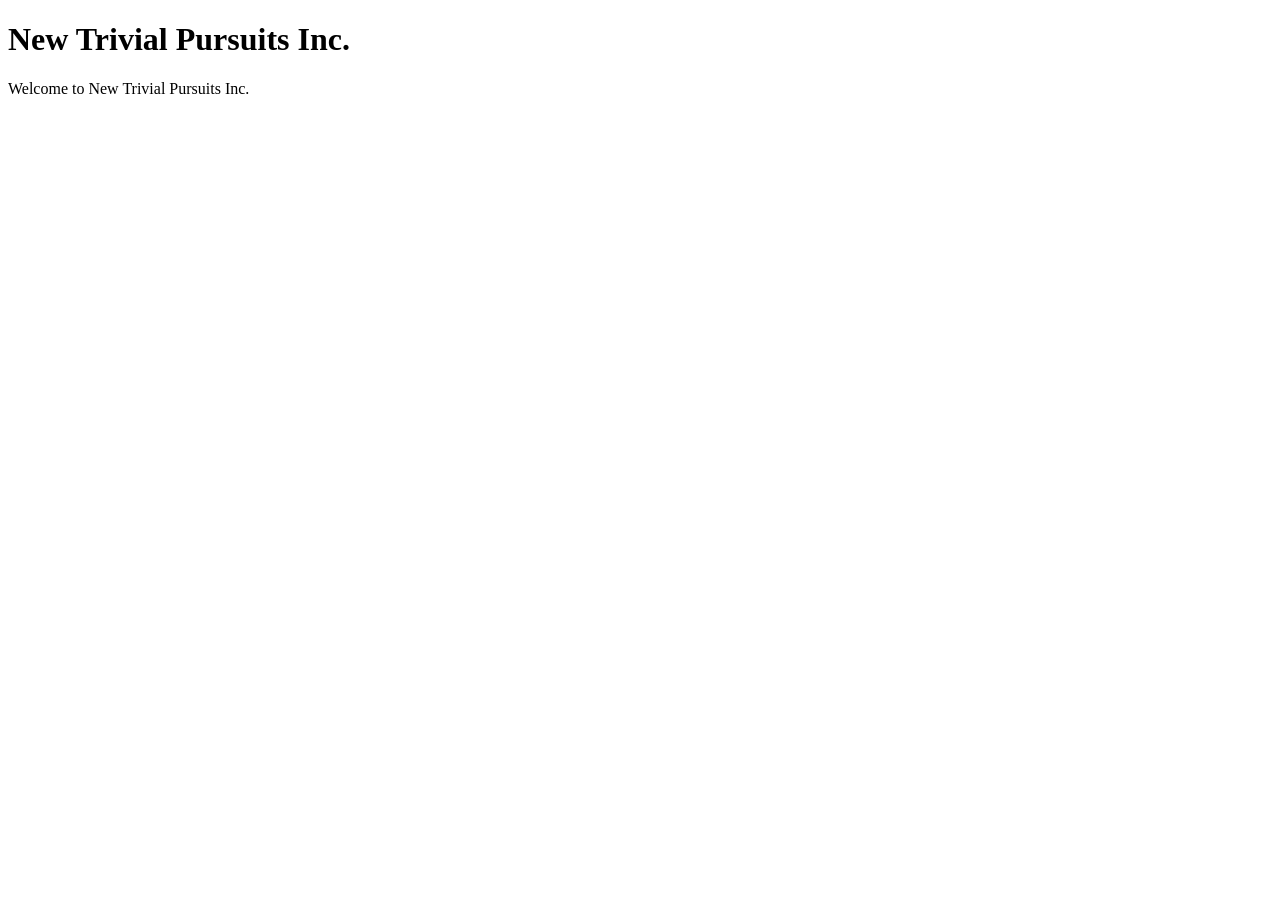
==== index.html @ 95ecb71e "Initial project scaffold for TPI website Adds a minimal index.html and README.md to bootstrap the re" ====
<!DOCTYPE html>
<html lang="en">
<head>
  <meta charset="UTF-8">
  <meta name="viewport" content="width=device-width, initial-scale=1.0">
  <title>New Trivial Pursuits Inc.</title>
</head>
<body>
  <h1>New Trivial Pursuits Inc.</h1>
  <p>Welcome to New Trivial Pursuits Inc.</p>
</body>
</html>
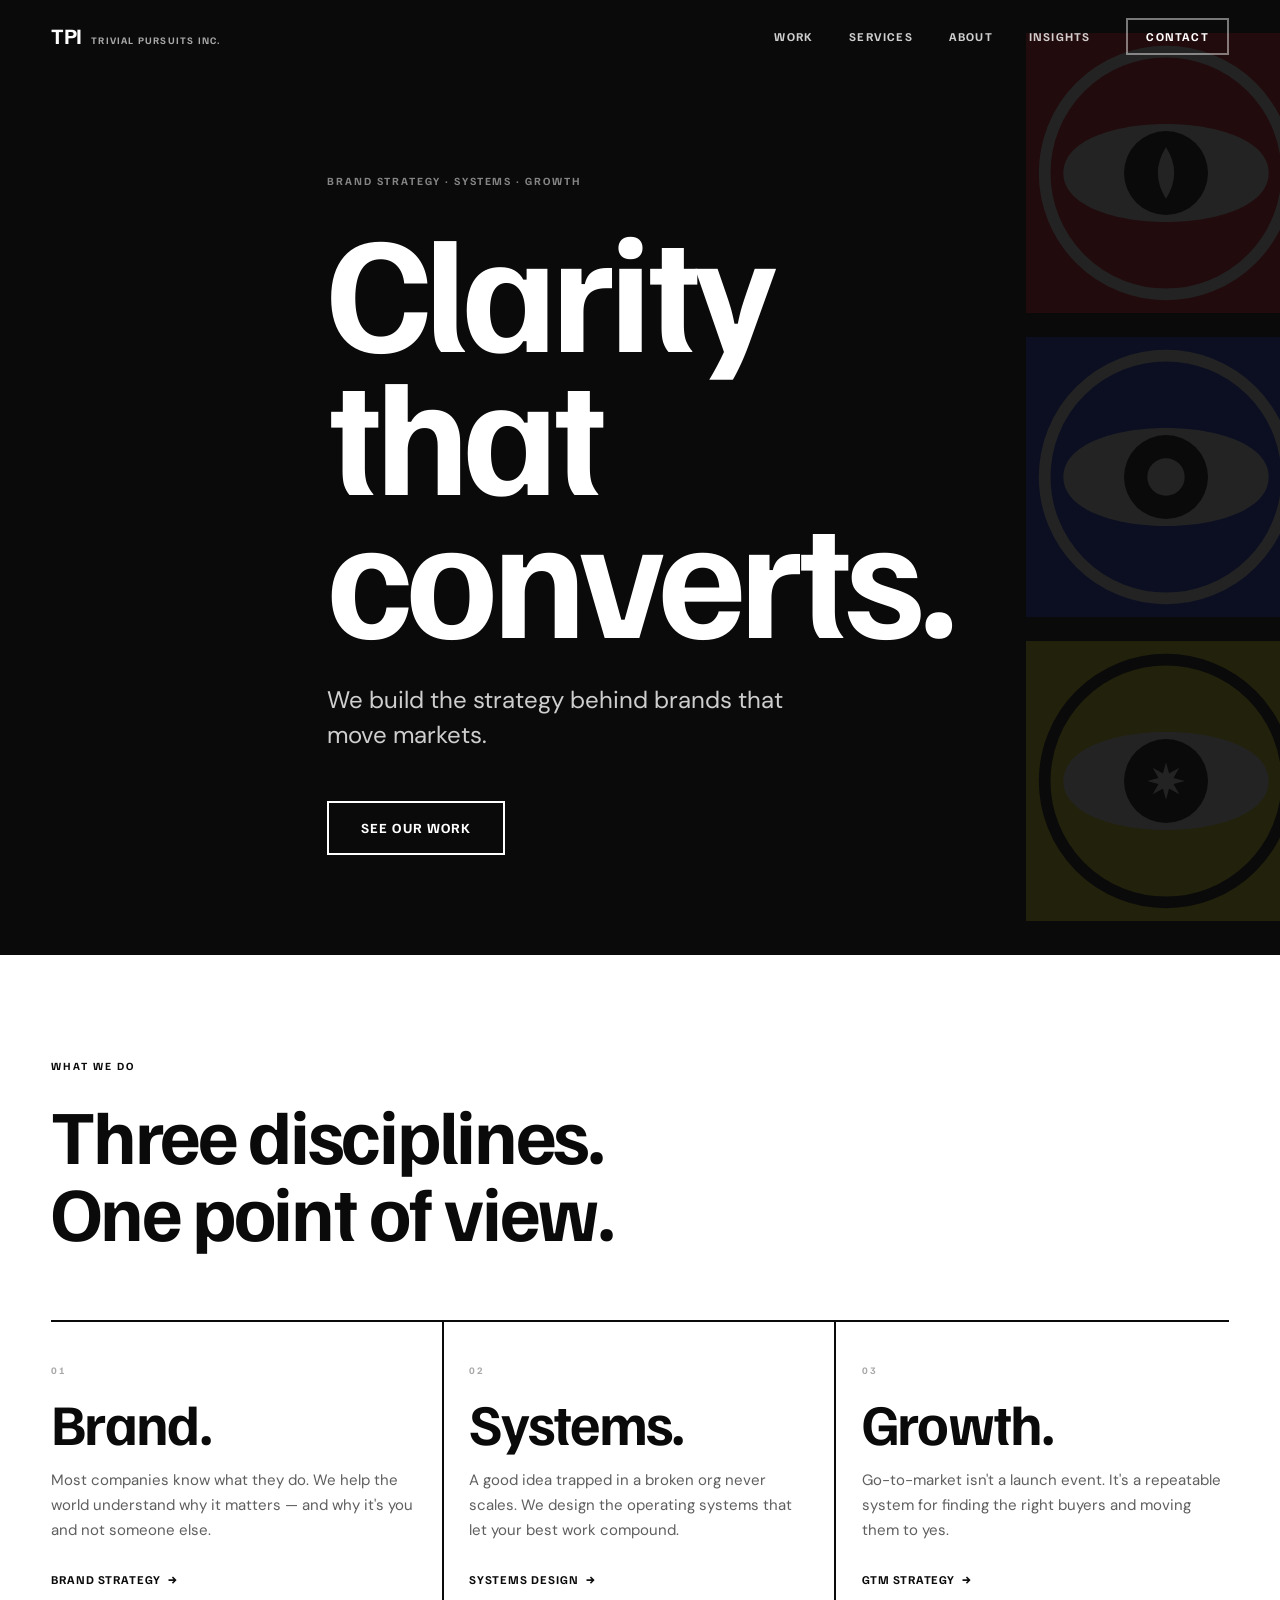
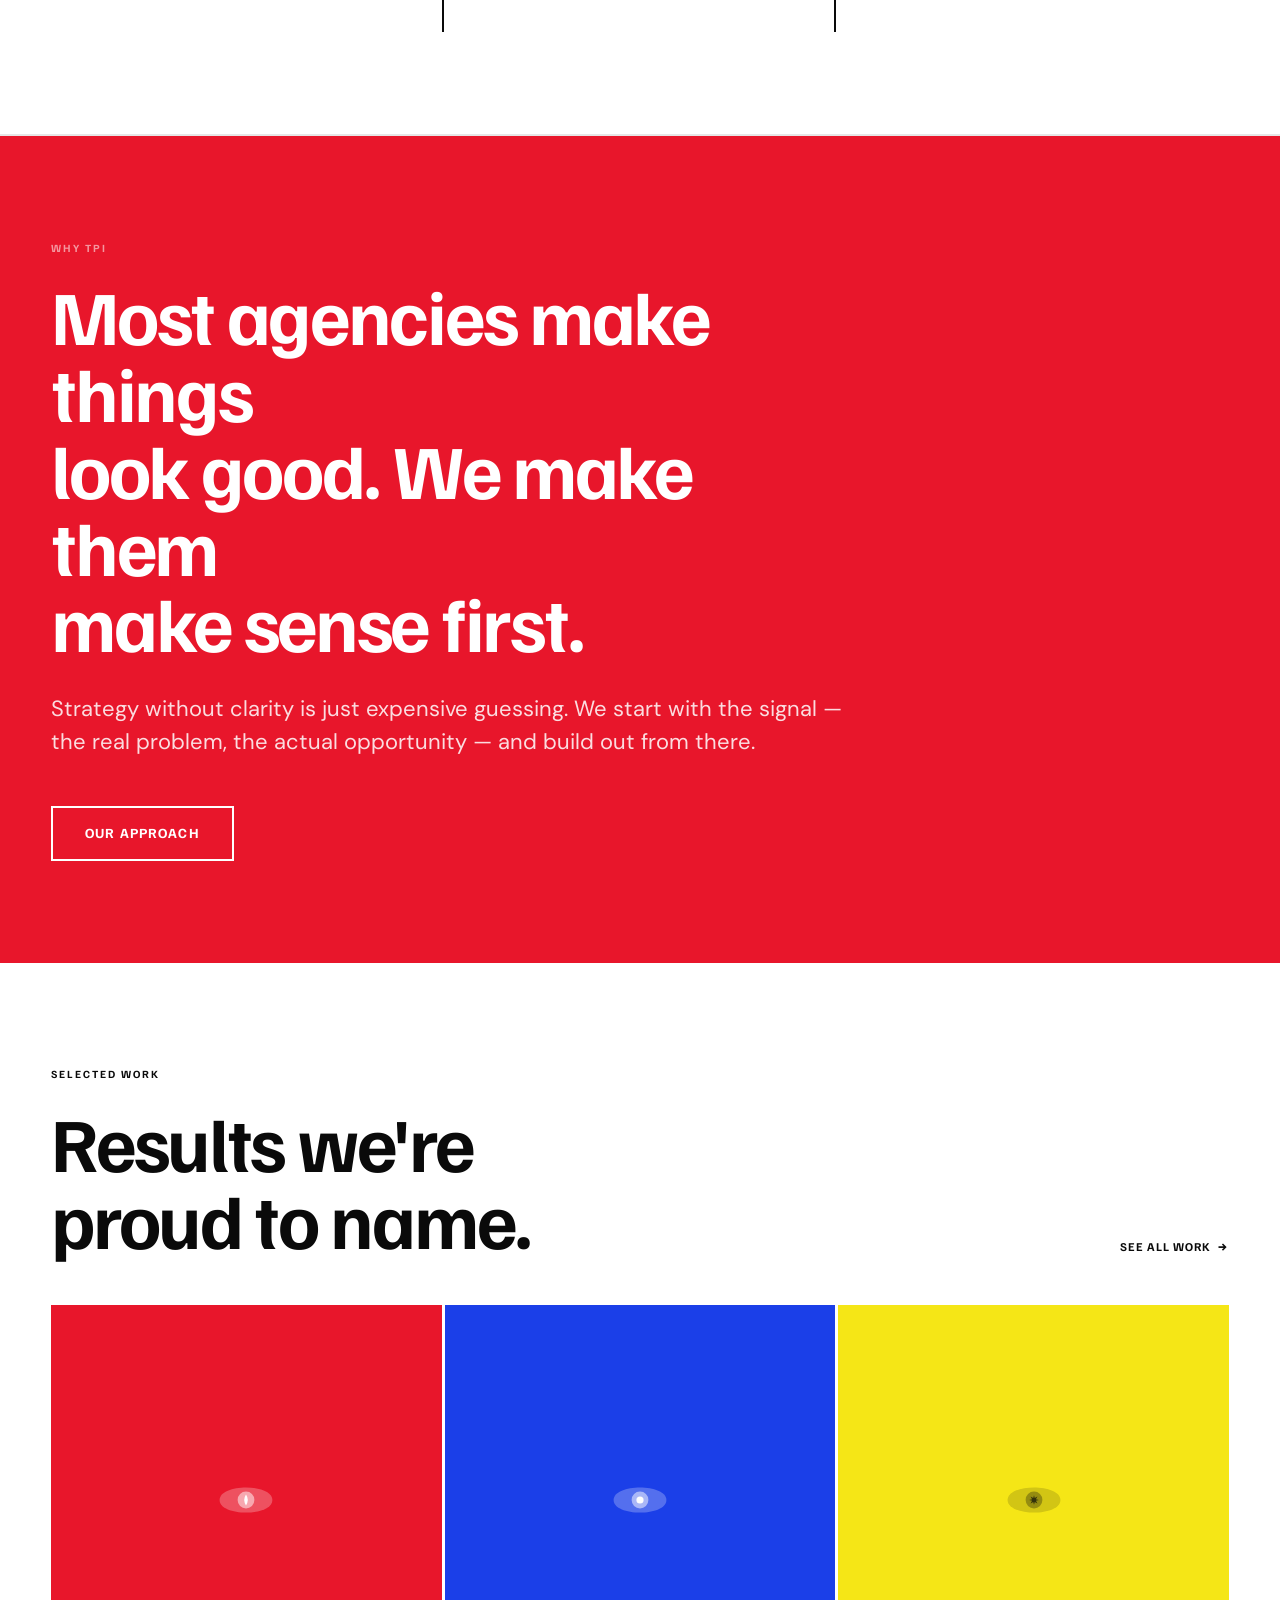
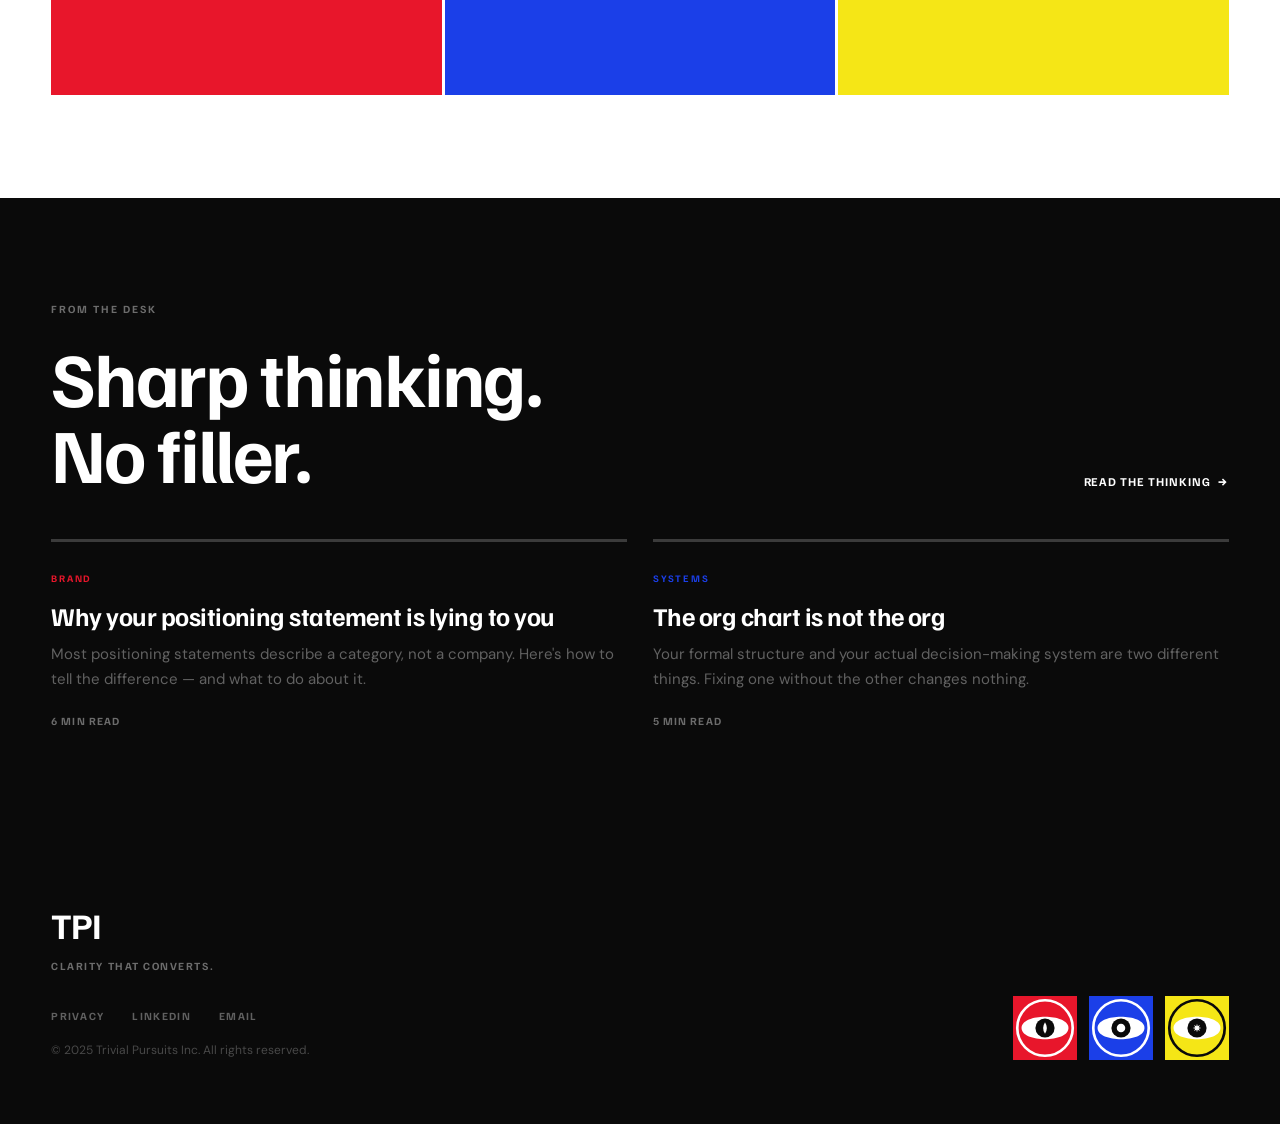
==== commit b73ef8ff: "Build complete TPI multi-page website Full production-grade site for Trivial Pursuits Inc. — 8 files" ====
--- a/index.html
+++ b/index.html
@@ -3,10 +3,258 @@
 <head>
   <meta charset="UTF-8">
   <meta name="viewport" content="width=device-width, initial-scale=1.0">
-  <title>New Trivial Pursuits Inc.</title>
+  <title>TPI — Trivial Pursuits Inc. | Clarity that converts.</title>
+  <meta name="description" content="TPI is a brand strategy and systems consulting agency. We build the strategy behind brands that move markets.">
+  <link rel="preconnect" href="https://fonts.googleapis.com">
+  <link rel="preconnect" href="https://fonts.gstatic.com" crossorigin>
+  <link href="https://fonts.googleapis.com/css2?family=Familjen+Grotesk:wght@400;700;900&family=DM+Sans:ital,wght@0,400;0,500;0,700;1,400&display=swap" rel="stylesheet">
+  <link rel="stylesheet" href="styles.css">
 </head>
 <body>
-  <h1>New Trivial Pursuits Inc.</h1>
-  <p>Welcome to New Trivial Pursuits Inc.</p>
+
+  <!-- ── Navigation ── -->
+  <nav class="nav" id="nav" aria-label="Main navigation">
+    <div class="nav__inner container">
+      <a href="index.html" class="nav__logo" aria-label="TPI Home">
+        <span class="nav__logo-mark">TPI</span>
+        <span class="nav__logo-name">Trivial Pursuits Inc.</span>
+      </a>
+      <button class="nav__toggle" id="navToggle" aria-label="Toggle navigation" aria-expanded="false">
+        <span></span><span></span><span></span>
+      </button>
+      <ul class="nav__links" id="navLinks" role="list">
+        <li><a href="work.html">Work</a></li>
+        <li><a href="services.html">Services</a></li>
+        <li><a href="about.html">About</a></li>
+        <li><a href="insights.html">Insights</a></li>
+        <li><a href="contact.html" class="nav__cta">Contact</a></li>
+      </ul>
+    </div>
+  </nav>
+
+  <!-- ── Hero ── -->
+  <section class="hero" aria-label="Hero">
+
+    <!-- Background eye icons (decorative) -->
+    <div class="hero__bg-eyes" aria-hidden="true">
+      <!-- Eye 1: Teardrop / Red -->
+      <svg class="eye-icon eye-icon--xl eye-float-1" viewBox="0 0 120 120" xmlns="http://www.w3.org/2000/svg">
+        <rect width="120" height="120" fill="#E8162B"/>
+        <circle cx="60" cy="60" r="52" fill="none" stroke="white" stroke-width="5"/>
+        <path d="M 16 60 C 16 32 104 32 104 60 C 104 88 16 88 16 60 Z" fill="white"/>
+        <circle cx="60" cy="60" r="18" fill="#0A0A0A"/>
+        <path d="M 60 49 Q 67 60 60 71 Q 53 60 60 49 Z" fill="white"/>
+      </svg>
+      <!-- Eye 2: Circle / Blue -->
+      <svg class="eye-icon eye-icon--xl eye-float-2" viewBox="0 0 120 120" xmlns="http://www.w3.org/2000/svg">
+        <rect width="120" height="120" fill="#1B3FE8"/>
+        <circle cx="60" cy="60" r="52" fill="none" stroke="white" stroke-width="5"/>
+        <path d="M 16 60 C 16 32 104 32 104 60 C 104 88 16 88 16 60 Z" fill="white"/>
+        <circle cx="60" cy="60" r="18" fill="#0A0A0A"/>
+        <circle cx="60" cy="60" r="8" fill="white"/>
+      </svg>
+      <!-- Eye 3: Starburst / Yellow -->
+      <svg class="eye-icon eye-icon--xl eye-float-3" viewBox="0 0 120 120" xmlns="http://www.w3.org/2000/svg">
+        <rect width="120" height="120" fill="#F5E616"/>
+        <circle cx="60" cy="60" r="52" fill="none" stroke="#0A0A0A" stroke-width="5"/>
+        <path d="M 16 60 C 16 32 104 32 104 60 C 104 88 16 88 16 60 Z" fill="white"/>
+        <circle cx="60" cy="60" r="18" fill="#0A0A0A"/>
+        <path d="M 60 52 L 61.3 56.8 L 65.7 54.3 L 63.2 58.7 L 68 60 L 63.2 61.3 L 65.7 65.7 L 61.3 63.2 L 60 68 L 58.7 63.2 L 54.3 65.7 L 56.8 61.3 L 52 60 L 56.8 58.7 L 54.3 54.3 L 58.7 56.8 Z" fill="white"/>
+      </svg>
+    </div>
+
+    <div class="hero__content container">
+      <p class="hero__eyebrow">Brand Strategy · Systems · Growth</p>
+      <h1 class="hero__headline">
+        <span>Clarity</span>
+        <span>that</span>
+        <span>converts.</span>
+      </h1>
+      <p class="hero__sub">We build the strategy behind brands that move markets.</p>
+      <a href="work.html" class="btn btn--outline">See our work</a>
+    </div>
+  </section>
+
+  <!-- ── What We Do ── -->
+  <section class="section" aria-labelledby="what-we-do-heading">
+    <div class="container">
+      <p class="section-label reveal">What we do</p>
+      <h2 class="t-display reveal reveal-delay-1" id="what-we-do-heading">
+        Three disciplines.<br>One point of view.
+      </h2>
+      <div class="what-we-do__grid">
+        <div class="what-we-do__item reveal reveal-delay-1">
+          <p class="what-we-do__num">01</p>
+          <h3 class="what-we-do__label">Brand.</h3>
+          <p class="what-we-do__desc">Most companies know what they do. We help the world understand why it matters — and why it's you and not someone else.</p>
+          <a href="services.html#brand" class="link-arrow">Brand strategy</a>
+        </div>
+        <div class="what-we-do__item reveal reveal-delay-2">
+          <p class="what-we-do__num">02</p>
+          <h3 class="what-we-do__label">Systems.</h3>
+          <p class="what-we-do__desc">A good idea trapped in a broken org never scales. We design the operating systems that let your best work compound.</p>
+          <a href="services.html#systems" class="link-arrow">Systems design</a>
+        </div>
+        <div class="what-we-do__item reveal reveal-delay-3">
+          <p class="what-we-do__num">03</p>
+          <h3 class="what-we-do__label">Growth.</h3>
+          <p class="what-we-do__desc">Go-to-market isn't a launch event. It's a repeatable system for finding the right buyers and moving them to yes.</p>
+          <a href="services.html#gtm" class="link-arrow">GTM strategy</a>
+        </div>
+      </div>
+    </div>
+  </section>
+
+  <!-- ── Divider ── -->
+  <div class="divider" role="separator"></div>
+
+  <!-- ── Why TPI (Red block) ── -->
+  <section class="section section--red" aria-labelledby="why-tpi-heading">
+    <div class="container">
+      <div style="max-width: 800px;">
+        <p class="section-label reveal" style="opacity:.55;">Why TPI</p>
+        <h2 class="t-display reveal reveal-delay-1" id="why-tpi-heading">
+          Most agencies make things<br>look good. We make them<br>make sense first.
+        </h2>
+        <p class="t-body-lg reveal reveal-delay-2" style="margin-top:32px; opacity:.85;">
+          Strategy without clarity is just expensive guessing. We start with the signal — the real problem, the actual opportunity — and build out from there.
+        </p>
+        <a href="about.html" class="btn btn--outline reveal reveal-delay-3" style="margin-top:48px;">Our approach</a>
+      </div>
+    </div>
+  </section>
+
+  <!-- ── Selected Work Teaser ── -->
+  <section class="section" aria-labelledby="work-teaser-heading">
+    <div class="container">
+      <div style="display:flex; justify-content:space-between; align-items:flex-end; margin-bottom:48px; flex-wrap:wrap; gap:16px;">
+        <div>
+          <p class="section-label reveal">Selected work</p>
+          <h2 class="t-display reveal reveal-delay-1" id="work-teaser-heading">Results we're<br>proud to name.</h2>
+        </div>
+        <a href="work.html" class="link-arrow reveal reveal-delay-2">See all work</a>
+      </div>
+
+      <div class="work-grid" style="grid-template-columns: repeat(3,1fr); gap:3px;">
+        <!-- Work card 1 -->
+        <div class="work-card reveal reveal-delay-1" data-category="brand">
+          <div class="work-card__thumb work-card__thumb--red">
+            <svg width="72" height="72" viewBox="0 0 120 120" aria-hidden="true">
+              <path d="M 16 60 C 16 32 104 32 104 60 C 104 88 16 88 16 60 Z" fill="rgba(255,255,255,0.25)"/>
+              <circle cx="60" cy="60" r="14" fill="rgba(255,255,255,0.5)"/>
+              <path d="M 60 51 Q 66 60 60 69 Q 54 60 60 51 Z" fill="white"/>
+            </svg>
+          </div>
+          <div class="work-card__overlay">
+            <p class="work-card__tag">Brand Strategy</p>
+            <p class="work-card__industry">FinTech Startup</p>
+            <p class="work-card__outcome">Repositioned brand, 3× pipeline growth in 6 months.</p>
+          </div>
+        </div>
+        <!-- Work card 2 -->
+        <div class="work-card reveal reveal-delay-2" data-category="systems">
+          <div class="work-card__thumb work-card__thumb--blue">
+            <svg width="72" height="72" viewBox="0 0 120 120" aria-hidden="true">
+              <path d="M 16 60 C 16 32 104 32 104 60 C 104 88 16 88 16 60 Z" fill="rgba(255,255,255,0.25)"/>
+              <circle cx="60" cy="60" r="14" fill="rgba(255,255,255,0.5)"/>
+              <circle cx="60" cy="60" r="6" fill="white"/>
+            </svg>
+          </div>
+          <div class="work-card__overlay">
+            <p class="work-card__tag">Systems Design</p>
+            <p class="work-card__industry">SaaS Scale-Up</p>
+            <p class="work-card__outcome">Rebuilt org structure. Decision time cut by 60%.</p>
+          </div>
+        </div>
+        <!-- Work card 3 -->
+        <div class="work-card reveal reveal-delay-3" data-category="gtm">
+          <div class="work-card__thumb work-card__thumb--yellow">
+            <svg width="72" height="72" viewBox="0 0 120 120" aria-hidden="true">
+              <path d="M 16 60 C 16 32 104 32 104 60 C 104 88 16 88 16 60 Z" fill="rgba(10,10,10,0.15)"/>
+              <circle cx="60" cy="60" r="14" fill="rgba(10,10,10,0.3)"/>
+              <path d="M 60 52 L 61.3 56.8 L 65.7 54.3 L 63.2 58.7 L 68 60 L 63.2 61.3 L 65.7 65.7 L 61.3 63.2 L 60 68 L 58.7 63.2 L 54.3 65.7 L 56.8 61.3 L 52 60 L 56.8 58.7 L 54.3 54.3 L 58.7 56.8 Z" fill="rgba(10,10,10,0.7)"/>
+            </svg>
+          </div>
+          <div class="work-card__overlay">
+            <p class="work-card__tag">Go-to-Market</p>
+            <p class="work-card__industry">B2B Software</p>
+            <p class="work-card__outcome">New product launch, $2M ARR in year one.</p>
+          </div>
+        </div>
+      </div>
+    </div>
+  </section>
+
+  <!-- ── Insights Teaser ── -->
+  <section class="section section--black" aria-labelledby="insights-teaser-heading">
+    <div class="container">
+      <div style="display:flex; justify-content:space-between; align-items:flex-end; margin-bottom:48px; flex-wrap:wrap; gap:16px;">
+        <div>
+          <p class="section-label reveal" style="opacity:.4;">From the desk</p>
+          <h2 class="t-display reveal reveal-delay-1" id="insights-teaser-heading">Sharp thinking.<br>No filler.</h2>
+        </div>
+        <a href="insights.html" class="link-arrow reveal reveal-delay-2">Read the thinking</a>
+      </div>
+
+      <div class="grid-2 reveal reveal-delay-2">
+        <div class="post-card" style="border-color: rgba(255,255,255,0.2);">
+          <p class="post-card__tag" style="color: var(--red);">Brand</p>
+          <h3 class="post-card__title" style="color: var(--white);">Why your positioning statement is lying to you</h3>
+          <p class="post-card__excerpt" style="color: rgba(255,255,255,0.55);">Most positioning statements describe a category, not a company. Here's how to tell the difference — and what to do about it.</p>
+          <p class="post-card__meta">6 min read</p>
+        </div>
+        <div class="post-card" style="border-color: rgba(255,255,255,0.2);">
+          <p class="post-card__tag" style="color: #1B3FE8;">Systems</p>
+          <h3 class="post-card__title" style="color: var(--white);">The org chart is not the org</h3>
+          <p class="post-card__excerpt" style="color: rgba(255,255,255,0.55);">Your formal structure and your actual decision-making system are two different things. Fixing one without the other changes nothing.</p>
+          <p class="post-card__meta">5 min read</p>
+        </div>
+      </div>
+    </div>
+  </section>
+
+  <!-- ── Footer ── -->
+  <footer class="footer" role="contentinfo">
+    <div class="container">
+      <div class="footer__inner">
+        <div class="footer__brand">
+          <p class="footer__logo">TPI</p>
+          <p class="footer__tagline">Clarity that converts.</p>
+          <nav class="footer__links" aria-label="Footer navigation">
+            <a href="#">Privacy</a>
+            <a href="#">LinkedIn</a>
+            <a href="contact.html">Email</a>
+          </nav>
+          <p class="footer__copyright">© 2025 Trivial Pursuits Inc. All rights reserved.</p>
+        </div>
+        <!-- Footer eyes -->
+        <div class="footer__eyes" aria-hidden="true">
+          <svg class="eye-icon eye-icon--sm" viewBox="0 0 120 120" xmlns="http://www.w3.org/2000/svg">
+            <rect width="120" height="120" fill="#E8162B"/>
+            <circle cx="60" cy="60" r="52" fill="none" stroke="white" stroke-width="5"/>
+            <path d="M 16 60 C 16 32 104 32 104 60 C 104 88 16 88 16 60 Z" fill="white"/>
+            <circle cx="60" cy="60" r="18" fill="#0A0A0A"/>
+            <path d="M 60 49 Q 67 60 60 71 Q 53 60 60 49 Z" fill="white"/>
+          </svg>
+          <svg class="eye-icon eye-icon--sm" viewBox="0 0 120 120" xmlns="http://www.w3.org/2000/svg">
+            <rect width="120" height="120" fill="#1B3FE8"/>
+            <circle cx="60" cy="60" r="52" fill="none" stroke="white" stroke-width="5"/>
+            <path d="M 16 60 C 16 32 104 32 104 60 C 104 88 16 88 16 60 Z" fill="white"/>
+            <circle cx="60" cy="60" r="18" fill="#0A0A0A"/>
+            <circle cx="60" cy="60" r="8" fill="white"/>
+          </svg>
+          <svg class="eye-icon eye-icon--sm" viewBox="0 0 120 120" xmlns="http://www.w3.org/2000/svg">
+            <rect width="120" height="120" fill="#F5E616"/>
+            <circle cx="60" cy="60" r="52" fill="none" stroke="#0A0A0A" stroke-width="5"/>
+            <path d="M 16 60 C 16 32 104 32 104 60 C 104 88 16 88 16 60 Z" fill="white"/>
+            <circle cx="60" cy="60" r="18" fill="#0A0A0A"/>
+            <path d="M 60 52 L 61.3 56.8 L 65.7 54.3 L 63.2 58.7 L 68 60 L 63.2 61.3 L 65.7 65.7 L 61.3 63.2 L 60 68 L 58.7 63.2 L 54.3 65.7 L 56.8 61.3 L 52 60 L 56.8 58.7 L 54.3 54.3 L 58.7 56.8 Z" fill="white"/>
+          </svg>
+        </div>
+      </div>
+    </div>
+  </footer>
+
+  <script src="main.js"></script>
 </body>
 </html>
--- a/styles.css
+++ b/styles.css
@@ -0,0 +1,896 @@
+/* ============================================================
+   TRIVIAL PURSUITS INC. — Design System
+   styles.css
+   ============================================================ */
+
+/* ── Google Fonts loaded in each HTML <head> ── */
+
+/* ── Custom Properties ── */
+:root {
+  --red:    #E8162B;
+  --blue:   #1B3FE8;
+  --yellow: #F5E616;
+  --pink:   #F2A7C3;
+  --white:  #FFFFFF;
+  --black:  #0A0A0A;
+
+  --font-display: 'Familjen Grotesk', sans-serif;
+  --font-body:    'DM Sans', sans-serif;
+
+  --nav-h:           72px;
+  --section-y:       clamp(64px, 8vw, 120px);
+  --container-max:   1280px;
+  --gutter:          clamp(20px, 4vw, 52px);
+  --gap:             clamp(16px, 2vw, 32px);
+
+  --ease-out:    cubic-bezier(0.16, 1, 0.3, 1);
+  --ease-in-out: cubic-bezier(0.65, 0, 0.35, 1);
+}
+
+/* ── Reset ── */
+*, *::before, *::after { box-sizing: border-box; margin: 0; padding: 0; }
+
+html {
+  font-size: 16px;
+  scroll-behavior: smooth;
+  -webkit-font-smoothing: antialiased;
+  -moz-osx-font-smoothing: grayscale;
+}
+
+body {
+  font-family: var(--font-body);
+  background: var(--white);
+  color: var(--black);
+  line-height: 1.6;
+  overflow-x: hidden;
+}
+
+img, svg { display: block; max-width: 100%; }
+a { color: inherit; text-decoration: none; }
+ul { list-style: none; }
+button { cursor: pointer; border: none; background: none; font-family: inherit; }
+input, select, textarea { font-family: inherit; }
+
+/* ── Layout ── */
+.container {
+  max-width: var(--container-max);
+  margin-inline: auto;
+  padding-inline: var(--gutter);
+}
+
+.section { padding-block: var(--section-y); }
+
+.section--red    { background: var(--red);    color: var(--white); }
+.section--blue   { background: var(--blue);   color: var(--white); }
+.section--yellow { background: var(--yellow); color: var(--black); }
+.section--black  { background: var(--black);  color: var(--white); }
+.section--pink   { background: var(--pink);   color: var(--black); }
+
+.grid-2 { display: grid; grid-template-columns: repeat(2, 1fr); gap: var(--gap); }
+.grid-3 { display: grid; grid-template-columns: repeat(3, 1fr); gap: var(--gap); }
+
+/* ── Typography ── */
+.t-hero {
+  font-family: var(--font-display);
+  font-size: clamp(72px, 13vw, 192px);
+  font-weight: 900;
+  line-height: 0.88;
+  letter-spacing: -0.04em;
+}
+
+.t-display {
+  font-family: var(--font-display);
+  font-size: clamp(40px, 6vw, 88px);
+  font-weight: 900;
+  line-height: 1;
+  letter-spacing: -0.03em;
+}
+
+.t-title {
+  font-family: var(--font-display);
+  font-size: clamp(24px, 3vw, 40px);
+  font-weight: 700;
+  line-height: 1.1;
+  letter-spacing: -0.02em;
+}
+
+.t-label {
+  font-family: var(--font-display);
+  font-size: 11px;
+  font-weight: 700;
+  letter-spacing: 0.15em;
+  text-transform: uppercase;
+}
+
+.t-body    { font-size: clamp(16px, 1.5vw, 18px); line-height: 1.65; }
+.t-body-lg { font-size: clamp(18px, 2vw, 22px);   line-height: 1.5; }
+
+/* ── Buttons ── */
+.btn {
+  display: inline-flex;
+  align-items: center;
+  gap: 8px;
+  padding: 14px 32px;
+  font-family: var(--font-display);
+  font-weight: 700;
+  font-size: 14px;
+  letter-spacing: 0.08em;
+  text-transform: uppercase;
+  border: 2px solid currentColor;
+  transition: background 0.2s, color 0.2s, border-color 0.2s, transform 0.15s;
+  cursor: pointer;
+  white-space: nowrap;
+}
+.btn:hover { transform: translateY(-2px); }
+
+.btn--primary { background: var(--black); color: var(--white); border-color: var(--black); }
+.btn--primary:hover { background: var(--red); border-color: var(--red); }
+
+.btn--outline { background: transparent; color: var(--white); border-color: var(--white); }
+.btn--outline:hover { background: var(--white); color: var(--black); border-color: var(--white); }
+
+.btn--outline-dark { background: transparent; color: var(--black); border-color: var(--black); }
+.btn--outline-dark:hover { background: var(--black); color: var(--white); }
+
+.btn--red { background: var(--red); color: var(--white); border-color: var(--red); }
+.btn--red:hover { background: var(--black); border-color: var(--black); }
+
+/* ── Navigation ── */
+.nav {
+  position: fixed;
+  top: 0; left: 0; right: 0;
+  z-index: 100;
+  height: var(--nav-h);
+  transition: background 0.35s var(--ease-out), box-shadow 0.35s var(--ease-out);
+}
+
+.nav__inner {
+  display: flex;
+  align-items: center;
+  justify-content: space-between;
+  height: 100%;
+}
+
+.nav__logo {
+  display: flex;
+  align-items: baseline;
+  gap: 10px;
+}
+
+.nav__logo-mark {
+  font-family: var(--font-display);
+  font-weight: 900;
+  font-size: 22px;
+  letter-spacing: -0.03em;
+  color: var(--white);
+  transition: color 0.3s;
+}
+
+.nav__logo-name {
+  font-family: var(--font-display);
+  font-size: 10px;
+  font-weight: 700;
+  letter-spacing: 0.12em;
+  text-transform: uppercase;
+  color: rgba(255,255,255,0.65);
+  transition: color 0.3s;
+}
+
+.nav__links {
+  display: flex;
+  align-items: center;
+  gap: 36px;
+}
+
+.nav__links a {
+  font-family: var(--font-display);
+  font-weight: 700;
+  font-size: 12px;
+  letter-spacing: 0.1em;
+  text-transform: uppercase;
+  color: rgba(255,255,255,0.8);
+  transition: color 0.3s, opacity 0.2s;
+}
+.nav__links a:hover { color: var(--white); }
+
+.nav__links .nav__cta {
+  padding: 9px 18px;
+  border: 2px solid rgba(255,255,255,0.45);
+  color: var(--white);
+  opacity: 1;
+  transition: background 0.2s, color 0.2s, border-color 0.2s;
+}
+.nav__links .nav__cta:hover {
+  background: var(--white);
+  color: var(--black);
+  border-color: var(--white);
+}
+
+/* Scrolled state */
+.nav--scrolled {
+  background: var(--white);
+  box-shadow: 0 1px 0 rgba(0,0,0,0.1);
+}
+.nav--scrolled .nav__logo-mark { color: var(--black); }
+.nav--scrolled .nav__logo-name { color: rgba(0,0,0,0.5); }
+.nav--scrolled .nav__links a   { color: rgba(0,0,0,0.7); }
+.nav--scrolled .nav__links a:hover { color: var(--black); }
+.nav--scrolled .nav__links .nav__cta {
+  border-color: rgba(0,0,0,0.25);
+  color: var(--black);
+}
+.nav--scrolled .nav__links .nav__cta:hover {
+  background: var(--black);
+  color: var(--white);
+  border-color: var(--black);
+}
+.nav--scrolled .nav__toggle span { background: var(--black); }
+
+/* Light-hero pages: nav is always white from top */
+.page--light .nav { background: var(--white); box-shadow: 0 1px 0 rgba(0,0,0,0.08); }
+.page--light .nav .nav__logo-mark { color: var(--black); }
+.page--light .nav .nav__logo-name { color: rgba(0,0,0,0.5); }
+.page--light .nav .nav__links a   { color: rgba(0,0,0,0.7); }
+.page--light .nav .nav__links a:hover { color: var(--black); }
+.page--light .nav .nav__links .nav__cta { border-color: rgba(0,0,0,0.25); color: var(--black); }
+.page--light .nav .nav__links .nav__cta:hover { background: var(--black); color: var(--white); border-color: var(--black); }
+.page--light .nav .nav__toggle span { background: var(--black); }
+
+/* Mobile hamburger */
+.nav__toggle {
+  display: none;
+  flex-direction: column;
+  gap: 5px;
+  width: 28px;
+  padding: 4px 0;
+}
+.nav__toggle span {
+  display: block;
+  height: 2px;
+  background: var(--white);
+  border-radius: 1px;
+  transition: background 0.3s, transform 0.3s, opacity 0.3s;
+}
+.nav--open .nav__toggle span:nth-child(1) { transform: translateY(7px) rotate(45deg); }
+.nav--open .nav__toggle span:nth-child(2) { opacity: 0; }
+.nav--open .nav__toggle span:nth-child(3) { transform: translateY(-7px) rotate(-45deg); }
+
+/* ── Eye SVG Icons ── */
+.eye-icon { flex-shrink: 0; }
+.eye-icon--sm  { width: 64px;  height: 64px;  }
+.eye-icon--md  { width: 120px; height: 120px; }
+.eye-icon--lg  { width: 180px; height: 180px; }
+.eye-icon--xl  { width: 280px; height: 280px; }
+
+@keyframes eye-pulse {
+  0%, 100% { transform: scale(1); }
+  50%       { transform: scale(1.05); }
+}
+@keyframes eye-float-1 {
+  0%, 100% { transform: translateY(0px) rotate(0deg); }
+  50%       { transform: translateY(-18px) rotate(3deg); }
+}
+@keyframes eye-float-2 {
+  0%, 100% { transform: translateY(0px) rotate(0deg); }
+  50%       { transform: translateY(-24px) rotate(-2deg); }
+}
+@keyframes eye-float-3 {
+  0%, 100% { transform: translateY(0px) rotate(0deg); }
+  50%       { transform: translateY(-12px) rotate(4deg); }
+}
+
+.eye-float-1 { animation: eye-float-1 7s ease-in-out infinite; }
+.eye-float-2 { animation: eye-float-2 9s ease-in-out infinite 1.5s; }
+.eye-float-3 { animation: eye-float-3 8s ease-in-out infinite 3s; }
+
+/* ── Hero (Home + About) ── */
+.hero {
+  min-height: 100svh;
+  display: flex;
+  flex-direction: column;
+  justify-content: flex-end;
+  padding-top: var(--nav-h);
+  position: relative;
+  overflow: hidden;
+  background: var(--black);
+  color: var(--white);
+}
+
+.hero__bg-eyes {
+  position: absolute;
+  top: 50%;
+  right: clamp(-60px, -2vw, 0px);
+  transform: translateY(-50%);
+  display: flex;
+  flex-direction: column;
+  gap: 24px;
+  opacity: 0.1;
+  pointer-events: none;
+  z-index: 1;
+}
+
+.hero__content {
+  position: relative;
+  z-index: 2;
+  padding-block: clamp(48px, 8vw, 100px);
+}
+
+.hero__eyebrow {
+  font-family: var(--font-display);
+  font-size: 11px;
+  font-weight: 700;
+  letter-spacing: 0.18em;
+  text-transform: uppercase;
+  opacity: 0.5;
+  margin-bottom: 24px;
+}
+
+.hero__headline {
+  font-family: var(--font-display);
+  font-weight: 900;
+  font-size: clamp(72px, 13vw, 192px);
+  line-height: 0.86;
+  letter-spacing: -0.04em;
+  margin-bottom: 40px;
+}
+.hero__headline span { display: block; }
+
+.hero__sub {
+  font-size: clamp(18px, 2.2vw, 24px);
+  line-height: 1.45;
+  max-width: 520px;
+  margin-bottom: 48px;
+  opacity: 0.8;
+}
+
+/* ── Page Hero (inner pages with light bg) ── */
+.page-hero {
+  padding-top: calc(var(--nav-h) + var(--section-y));
+  padding-bottom: var(--section-y);
+  border-bottom: 2px solid rgba(0,0,0,0.08);
+}
+
+/* ── What We Do (Home) ── */
+.what-we-do__grid {
+  display: grid;
+  grid-template-columns: repeat(3, 1fr);
+  border-top: 2px solid var(--black);
+  margin-top: 72px;
+}
+
+.what-we-do__item {
+  padding: 40px var(--gap) 40px 0;
+  border-right: 2px solid var(--black);
+}
+.what-we-do__item:first-child { padding-left: 0; }
+.what-we-do__item:not(:first-child) { padding-left: var(--gap); }
+.what-we-do__item:last-child { border-right: none; padding-right: 0; }
+
+.what-we-do__num {
+  font-family: var(--font-display);
+  font-size: 10px;
+  font-weight: 700;
+  letter-spacing: 0.18em;
+  text-transform: uppercase;
+  opacity: 0.35;
+  margin-bottom: 16px;
+}
+
+.what-we-do__label {
+  font-family: var(--font-display);
+  font-weight: 900;
+  font-size: clamp(32px, 4.5vw, 64px);
+  letter-spacing: -0.03em;
+  line-height: 1;
+  margin-bottom: 16px;
+}
+
+.what-we-do__desc {
+  font-size: 15px;
+  line-height: 1.65;
+  opacity: 0.65;
+  margin-bottom: 24px;
+}
+
+.link-arrow {
+  font-family: var(--font-display);
+  font-weight: 700;
+  font-size: 12px;
+  letter-spacing: 0.08em;
+  text-transform: uppercase;
+  display: inline-flex;
+  align-items: center;
+  gap: 6px;
+  transition: gap 0.2s;
+}
+.link-arrow::after { content: '→'; }
+.link-arrow:hover  { gap: 12px; }
+
+/* ── Section Label ── */
+.section-label {
+  font-family: var(--font-display);
+  font-size: 11px;
+  font-weight: 700;
+  letter-spacing: 0.18em;
+  text-transform: uppercase;
+  opacity: 0.45;
+  margin-bottom: 20px;
+}
+
+/* ── Service Cards ── */
+.services-grid {
+  display: grid;
+  grid-template-columns: repeat(3, 1fr);
+  gap: 0;
+}
+
+.service-card {
+  padding: clamp(40px, 5vw, 72px);
+  display: flex;
+  flex-direction: column;
+  min-height: 520px;
+  position: relative;
+  overflow: hidden;
+}
+.service-card--red    { background: var(--red);    color: var(--white); }
+.service-card--blue   { background: var(--blue);   color: var(--white); }
+.service-card--yellow { background: var(--yellow); color: var(--black); }
+
+.service-card__eye { margin-bottom: 32px; }
+
+.service-card__num {
+  font-family: var(--font-display);
+  font-size: 10px;
+  font-weight: 700;
+  letter-spacing: 0.18em;
+  text-transform: uppercase;
+  opacity: 0.5;
+  margin-bottom: 12px;
+}
+
+.service-card__title {
+  font-family: var(--font-display);
+  font-weight: 900;
+  font-size: clamp(24px, 3vw, 40px);
+  line-height: 1.05;
+  letter-spacing: -0.025em;
+  margin-bottom: 20px;
+}
+
+.service-card__desc {
+  font-size: 17px;
+  line-height: 1.65;
+  opacity: 0.85;
+  flex: 1;
+  margin-bottom: 32px;
+}
+
+/* ── Work Grid ── */
+.work-filters {
+  display: flex;
+  gap: 4px;
+  margin-bottom: 48px;
+  flex-wrap: wrap;
+}
+
+.filter-btn {
+  font-family: var(--font-display);
+  font-weight: 700;
+  font-size: 12px;
+  letter-spacing: 0.1em;
+  text-transform: uppercase;
+  padding: 10px 22px;
+  border: 2px solid var(--black);
+  background: transparent;
+  color: var(--black);
+  cursor: pointer;
+  transition: background 0.15s, color 0.15s;
+}
+.filter-btn:hover,
+.filter-btn.active { background: var(--black); color: var(--white); }
+
+.work-grid {
+  display: grid;
+  grid-template-columns: repeat(3, 1fr);
+  gap: 3px;
+}
+
+.work-card {
+  position: relative;
+  aspect-ratio: 1;
+  overflow: hidden;
+  cursor: pointer;
+}
+
+.work-card__thumb {
+  width: 100%;
+  height: 100%;
+  display: flex;
+  align-items: center;
+  justify-content: center;
+  transition: transform 0.5s var(--ease-out);
+}
+.work-card:hover .work-card__thumb { transform: scale(1.05); }
+
+.work-card__thumb--red    { background: var(--red);    }
+.work-card__thumb--blue   { background: var(--blue);   }
+.work-card__thumb--yellow { background: var(--yellow); }
+.work-card__thumb--pink   { background: var(--pink);   }
+.work-card__thumb--black  { background: var(--black);  }
+
+.work-card__overlay {
+  position: absolute;
+  inset: 0;
+  background: var(--black);
+  opacity: 0;
+  display: flex;
+  flex-direction: column;
+  justify-content: flex-end;
+  padding: 28px;
+  transition: opacity 0.3s;
+  color: var(--white);
+}
+.work-card:hover .work-card__overlay { opacity: 0.93; }
+
+.work-card__tag {
+  font-family: var(--font-display);
+  font-size: 10px;
+  font-weight: 700;
+  letter-spacing: 0.18em;
+  text-transform: uppercase;
+  opacity: 0.5;
+  margin-bottom: 8px;
+}
+
+.work-card__industry {
+  font-family: var(--font-display);
+  font-weight: 900;
+  font-size: 20px;
+  letter-spacing: -0.02em;
+  margin-bottom: 6px;
+}
+
+.work-card__outcome {
+  font-size: 14px;
+  line-height: 1.5;
+  opacity: 0.75;
+}
+
+/* ── Post Cards ── */
+.post-grid {
+  display: grid;
+  grid-template-columns: repeat(3, 1fr);
+  gap: clamp(24px, 3vw, 48px) var(--gap);
+}
+
+.post-card {
+  display: flex;
+  flex-direction: column;
+  border-top: 3px solid var(--black);
+  padding-top: 28px;
+}
+
+.post-card__tag {
+  font-family: var(--font-display);
+  font-size: 10px;
+  font-weight: 700;
+  letter-spacing: 0.18em;
+  text-transform: uppercase;
+  margin-bottom: 16px;
+}
+.post-card__tag--brand   { color: var(--red); }
+.post-card__tag--systems { color: var(--blue); }
+.post-card__tag--gtm     { color: #057a55; }
+
+.post-card__title {
+  font-family: var(--font-display);
+  font-weight: 900;
+  font-size: clamp(20px, 2vw, 26px);
+  line-height: 1.1;
+  letter-spacing: -0.02em;
+  margin-bottom: 12px;
+  flex: 1;
+}
+
+.post-card__excerpt {
+  font-size: 15px;
+  line-height: 1.65;
+  opacity: 0.65;
+  margin-bottom: 20px;
+}
+
+.post-card__meta {
+  font-family: var(--font-display);
+  font-size: 11px;
+  font-weight: 700;
+  letter-spacing: 0.1em;
+  text-transform: uppercase;
+  opacity: 0.4;
+}
+
+/* ── Pull Quote ── */
+.pull-quote {
+  font-family: var(--font-display);
+  font-weight: 900;
+  font-size: clamp(32px, 4.5vw, 72px);
+  line-height: 1.05;
+  letter-spacing: -0.03em;
+}
+
+/* ── Team ── */
+.team-grid {
+  display: grid;
+  grid-template-columns: repeat(auto-fill, minmax(180px, 1fr));
+  gap: var(--gap);
+  margin-top: 48px;
+}
+
+.team-member { display: flex; flex-direction: column; gap: 14px; }
+
+.team-avatar {
+  width: 64px;
+  height: 64px;
+  border-radius: 50%;
+  display: flex;
+  align-items: center;
+  justify-content: center;
+  font-family: var(--font-display);
+  font-weight: 900;
+  font-size: 20px;
+  color: var(--white);
+}
+.team-avatar--red   { background: var(--red);   }
+.team-avatar--blue  { background: var(--blue);  }
+.team-avatar--black { background: var(--black); }
+
+.team-member__name {
+  font-family: var(--font-display);
+  font-weight: 700;
+  font-size: 18px;
+  letter-spacing: -0.01em;
+}
+.team-member__role { font-size: 14px; opacity: 0.55; }
+
+/* ── Contact Form ── */
+.contact-form { display: grid; gap: 20px; max-width: 640px; }
+
+.form-group { display: flex; flex-direction: column; gap: 8px; }
+
+.form-group label {
+  font-family: var(--font-display);
+  font-size: 11px;
+  font-weight: 700;
+  letter-spacing: 0.14em;
+  text-transform: uppercase;
+}
+
+.form-group input,
+.form-group select,
+.form-group textarea {
+  padding: 14px 16px;
+  border: 2px solid rgba(0,0,0,0.15);
+  background: var(--white);
+  font-size: 16px;
+  color: var(--black);
+  transition: border-color 0.2s;
+  outline: none;
+  appearance: none;
+  -webkit-appearance: none;
+  border-radius: 0;
+}
+.form-group input:focus,
+.form-group select:focus,
+.form-group textarea:focus { border-color: var(--black); }
+.form-group textarea { resize: vertical; min-height: 140px; }
+
+.form-group select {
+  background-image: url("data:image/svg+xml,%3Csvg xmlns='http://www.w3.org/2000/svg' viewBox='0 0 24 24'%3E%3Cpath d='M7 10l5 5 5-5z' fill='%230A0A0A'/%3E%3C/svg%3E");
+  background-repeat: no-repeat;
+  background-position: right 12px center;
+  background-size: 20px;
+  padding-right: 40px;
+  cursor: pointer;
+}
+
+/* ── Footer ── */
+.footer {
+  background: var(--black);
+  color: var(--white);
+  padding-block: 64px;
+}
+
+.footer__inner {
+  display: grid;
+  grid-template-columns: 1fr auto;
+  gap: 48px;
+  align-items: end;
+}
+
+.footer__logo {
+  font-family: var(--font-display);
+  font-weight: 900;
+  font-size: 36px;
+  letter-spacing: -0.03em;
+  margin-bottom: 4px;
+}
+
+.footer__tagline {
+  font-family: var(--font-display);
+  font-size: 11px;
+  font-weight: 700;
+  letter-spacing: 0.14em;
+  text-transform: uppercase;
+  opacity: 0.4;
+  margin-bottom: 32px;
+}
+
+.footer__links {
+  display: flex;
+  gap: 28px;
+  flex-wrap: wrap;
+}
+.footer__links a {
+  font-family: var(--font-display);
+  font-size: 11px;
+  font-weight: 700;
+  letter-spacing: 0.12em;
+  text-transform: uppercase;
+  opacity: 0.35;
+  transition: opacity 0.2s;
+}
+.footer__links a:hover { opacity: 1; }
+
+.footer__copyright {
+  font-size: 12px;
+  opacity: 0.25;
+  margin-top: 16px;
+}
+
+.footer__eyes {
+  display: flex;
+  gap: 12px;
+  align-items: center;
+}
+
+/* ── Scroll Reveal ── */
+.reveal {
+  opacity: 0;
+  transform: translateY(40px);
+  transition: opacity 0.7s var(--ease-out), transform 0.7s var(--ease-out);
+}
+.reveal.is-visible { opacity: 1; transform: translateY(0); }
+
+.reveal-delay-1 { transition-delay: 0.1s; }
+.reveal-delay-2 { transition-delay: 0.2s; }
+.reveal-delay-3 { transition-delay: 0.3s; }
+.reveal-delay-4 { transition-delay: 0.4s; }
+.reveal-delay-5 { transition-delay: 0.5s; }
+
+/* ── Utility ── */
+.text-red    { color: var(--red);    }
+.text-blue   { color: var(--blue);   }
+.text-yellow { color: var(--yellow); }
+
+.mt-xs { margin-top: 8px;  }
+.mt-sm { margin-top: 16px; }
+.mt-md { margin-top: 32px; }
+.mt-lg { margin-top: 64px; }
+
+.mb-sm { margin-bottom: 16px; }
+.mb-md { margin-bottom: 32px; }
+.mb-lg { margin-bottom: 64px; }
+
+.flex-row { display: flex; align-items: center; gap: var(--gap); }
+.flex-col  { display: flex; flex-direction: column; gap: var(--gap); }
+
+/* ── About specific ── */
+.about-philosophy {
+  display: grid;
+  grid-template-columns: 5fr 4fr;
+  gap: clamp(40px, 6vw, 100px);
+  align-items: start;
+}
+
+.about-philosophy__copy p + p { margin-top: 24px; }
+
+/* ── Divider ── */
+.divider {
+  height: 2px;
+  background: currentColor;
+  opacity: 0.1;
+}
+
+/* ── Contact aside ── */
+.contact-aside {
+  display: flex;
+  flex-direction: column;
+  gap: 32px;
+  padding: clamp(32px, 4vw, 56px);
+  background: var(--black);
+  color: var(--white);
+  align-self: start;
+}
+
+.contact-aside__label {
+  font-family: var(--font-display);
+  font-size: 11px;
+  font-weight: 700;
+  letter-spacing: 0.16em;
+  text-transform: uppercase;
+  opacity: 0.4;
+}
+
+.contact-aside__value {
+  font-family: var(--font-display);
+  font-weight: 700;
+  font-size: 18px;
+}
+
+/* ── Responsive ── */
+@media (max-width: 1024px) {
+  .services-grid { grid-template-columns: 1fr; }
+  .service-card { min-height: auto; }
+  .about-philosophy { grid-template-columns: 1fr; }
+}
+
+@media (max-width: 768px) {
+  .grid-3,
+  .what-we-do__grid,
+  .work-grid,
+  .post-grid { grid-template-columns: repeat(2, 1fr); }
+
+  .footer__inner { grid-template-columns: 1fr; gap: 32px; }
+  .footer__eyes { justify-content: flex-start; }
+
+  .contact-form,
+  .contact-form + .contact-aside {
+    grid-column: 1 / -1;
+  }
+}
+
+@media (max-width: 640px) {
+  .nav__links {
+    display: none;
+    position: absolute;
+    top: var(--nav-h);
+    left: 0; right: 0;
+    background: var(--white);
+    flex-direction: column;
+    align-items: flex-start;
+    padding: 16px var(--gutter) 24px;
+    gap: 0;
+    box-shadow: 0 8px 24px rgba(0,0,0,0.12);
+  }
+  .nav__links.is-open { display: flex; }
+
+  .nav__links a {
+    color: var(--black) !important;
+    padding: 14px 0;
+    border-bottom: 1px solid rgba(0,0,0,0.07);
+    font-size: 15px;
+    opacity: 1 !important;
+    width: 100%;
+  }
+  .nav__links .nav__cta { border: none; padding: 14px 0; }
+  .nav__toggle { display: flex; }
+
+  .grid-3,
+  .what-we-do__grid,
+  .work-grid,
+  .post-grid,
+  .grid-2,
+  .services-grid { grid-template-columns: 1fr; }
+
+  .what-we-do__item {
+    border-right: none;
+    border-bottom: 2px solid var(--black);
+    padding: 32px 0;
+  }
+  .what-we-do__item:last-child { border-bottom: none; }
+
+  .work-card { aspect-ratio: 4/3; }
+
+  .hero__bg-eyes { display: none; }
+
+  .hero__headline { font-size: clamp(60px, 18vw, 120px); }
+}
